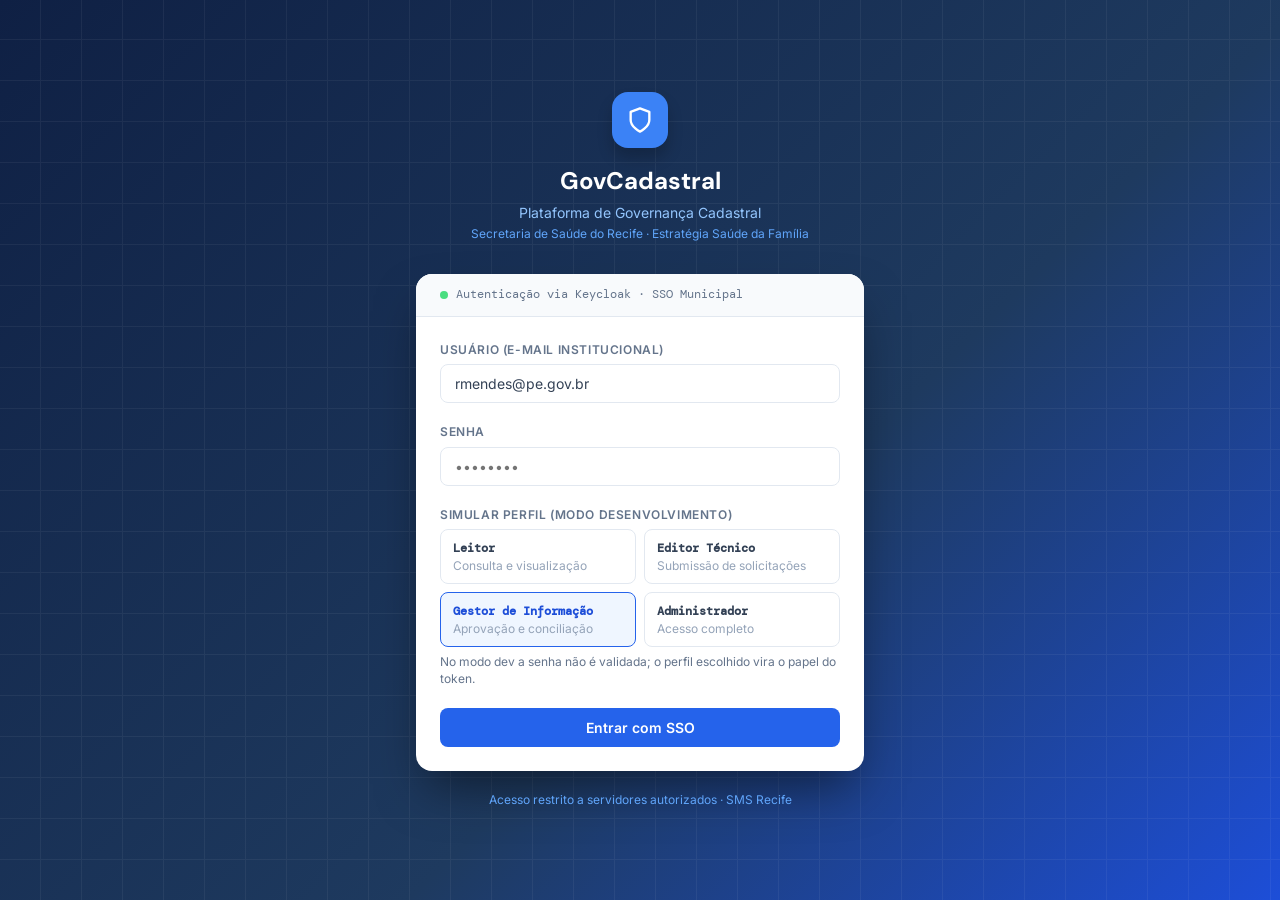
==== frontend/auditoria.html @ a8eb1aa0 "commit do projeto" ====
<!doctype html>
<html lang="pt-BR">
<head>
  <meta charset="UTF-8">
  <meta name="viewport" content="width=device-width, initial-scale=1.0">
  <title>Trilha de Auditoria · GovCadastral</title>
  <link rel="stylesheet" href="css/style.css">
</head>
<body>
  <div class="app">
    <aside class="sidebar" id="sidebar"></aside>
    <main class="main" id="main">
      <header class="topbar">
        <div>
          <h1>Trilha de Auditoria</h1>
          <p>Registro imutável de quem fez o quê e quando</p>
        </div>
      </header>

      <div class="content">
        <section class="card filters">
          <div class="filters-label"><span data-icon="filter"></span>Filtros</div>
          <select id="f-entidade">
            <option value="">Todas as entidades</option>
            <option value="solicitacao">Solicitações</option>
            <option value="distrito">Distritos</option>
          </select>
        </section>

        <section class="card">
          <div class="card-head"><h3>Eventos</h3><span class="mono xs muted" id="contagem"></span></div>
          <div class="table-wrap">
            <table class="data">
              <thead><tr><th>Data e hora</th><th>Usuário</th><th>Ação</th><th>Entidade</th><th>Detalhes</th></tr></thead>
              <tbody id="tbody"></tbody>
            </table>
          </div>
          <div class="card-foot">
            <span class="xs muted">Eventos mais recentes primeiro</span>
            <div class="pager" id="pager"></div>
          </div>
        </section>
      </div>
    </main>
  </div>
  <div id="toast-root"></div>
  <script type="module" src="js/auditoria.js"></script>
</body>
</html>
---- frontend/css/style.css ----
@import url('https://fonts.googleapis.com/css2?family=DM+Sans:wght@400;500;600;700&family=Inter:wght@400;500;600&family=DM+Mono:wght@400;500&display=swap');

/* ───────── Tokens (cores do Figma) ───────── */
:root {
  --navy-900: #0f2044;
  --navy-800: #1e3a5f;
  --blue-700: #1d4ed8;
  --blue-600: #2563eb;
  --blue-500: #3b82f6;
  --blue-400: #60a5fa;
  --blue-300: #93c5fd;
  --blue-200: #bfdbfe;
  --blue-100: #dbeafe;
  --blue-50: #eff6ff;

  --slate-50: #f8fafc;
  --slate-100: #f1f5f9;
  --slate-200: #e2e8f0;
  --slate-300: #cbd5e1;
  --slate-400: #94a3b8;
  --slate-500: #64748b;
  --slate-600: #475569;
  --slate-700: #334155;
  --slate-800: #1e293b;
  --slate-900: #0f172a;

  --green-600: #16a34a;
  --green-700: #15803d;
  --red-500: #ef4444;
  --red-600: #dc2626;
  --red-700: #b91c1c;
  --amber-500: #f59e0b;
  --amber-600: #d97706;
  --amber-700: #b45309;

  --font-display: 'DM Sans', system-ui, sans-serif;
  --font-body: 'Inter', system-ui, sans-serif;
  --font-mono: 'DM Mono', ui-monospace, monospace;
}

* { box-sizing: border-box; }
html, body { margin: 0; height: 100%; }
body { font-family: var(--font-body); background: var(--slate-100); color: var(--slate-900); font-size: 14px; line-height: 1.45; }
h1, h2, h3, h4 { font-family: var(--font-display); margin: 0; }
p { margin: 0; }
a { color: inherit; text-decoration: none; }
button { font-family: inherit; cursor: pointer; }
[hidden] { display: none !important; }

.mono { font-family: var(--font-mono); }
.muted { color: var(--slate-400); }
.xs { font-size: 12px; }
.icon { width: 16px; height: 16px; flex-shrink: 0; }
.icon-lg { width: 20px; height: 20px; }
.rot180 { transform: rotate(180deg); }

::-webkit-scrollbar { width: 5px; height: 5px; }
::-webkit-scrollbar-track { background: transparent; }
::-webkit-scrollbar-thumb { background: var(--slate-300); border-radius: 999px; }
::-webkit-scrollbar-thumb:hover { background: var(--slate-400); }

/* ───────── Estrutura da aplicação ───────── */
.app { display: flex; height: 100vh; overflow: hidden; }
.main { flex: 1; min-width: 0; overflow: auto; background: var(--slate-100); }
.content { padding: 24px; display: flex; flex-direction: column; gap: 24px; }
.content.narrow { max-width: 680px; }
.content.medium { max-width: 800px; gap: 20px; }

.topbar { background: #fff; border-bottom: 1px solid var(--slate-200); padding: 16px 24px; display: flex; align-items: center; justify-content: space-between; gap: 12px; }
.topbar h1 { font-size: 18px; font-weight: 600; color: var(--slate-800); }
.topbar p { font-size: 12px; color: var(--slate-400); margin-top: 2px; }
.topbar-title { display: flex; align-items: center; gap: 12px; flex: 1; }
.topbar-actions { display: flex; align-items: center; gap: 12px; }
.topbar-divider { width: 1px; height: 20px; background: var(--slate-200); }
.back { color: var(--slate-400); background: none; border: 0; padding: 0; display: inline-flex; }
.back:hover { color: var(--slate-600); }
.title-row { display: flex; align-items: center; gap: 12px; }

/* ───────── Sidebar ───────── */
.sidebar { width: 240px; flex-shrink: 0; display: flex; flex-direction: column; color: #fff; background: linear-gradient(180deg, var(--navy-900) 0%, var(--navy-800) 100%); overflow-y: auto; }
.brand { padding: 24px 20px 20px; border-bottom: 1px solid rgba(255,255,255,.1); display: flex; align-items: center; gap: 10px; }
.brand-logo { width: 32px; height: 32px; border-radius: 6px; background: var(--blue-500); display: flex; align-items: center; justify-content: center; }
.brand-logo .icon { width: 20px; height: 20px; }
.brand-name { font-family: var(--font-display); font-weight: 600; font-size: 14px; line-height: 1.2; }
.brand-sub { color: var(--blue-300); font-size: 12px; }
.role-box { margin: 16px 12px 0; padding: 12px 16px; border-radius: 6px; background: rgba(255,255,255,.07); }
.role-box small { display: block; color: var(--blue-200); font-size: 12px; margin-bottom: 2px; }
.role-box span { font-family: var(--font-mono); font-size: 12px; font-weight: 500; }
.nav { flex: 1; padding: 20px 8px 0; display: flex; flex-direction: column; gap: 2px; }
.nav-section { padding: 12px 12px 4px; color: var(--blue-400); font-size: 12px; font-weight: 600; text-transform: uppercase; letter-spacing: .06em; }
.nav-link { display: flex; align-items: center; gap: 12px; padding: 10px 12px; border-radius: 6px; font-size: 14px; color: var(--blue-200); border-left: 3px solid transparent; transition: background .15s, color .15s; }
.nav-link:hover { background: rgba(255,255,255,.08); color: #fff; }
.nav-link.active { background: rgba(255,255,255,.15); color: #fff; border-left-color: var(--blue-400); }
.nav-link .icon { width: 20px; height: 20px; }
.nav-link span.label { flex: 1; }
.nav-badge { background: var(--red-500); color: #fff; font-size: 12px; font-weight: 700; border-radius: 999px; min-width: 20px; height: 20px; padding: 0 5px; display: inline-flex; align-items: center; justify-content: center; }
.user-box { margin-top: auto; padding: 12px 12px 16px; border-top: 1px solid rgba(255,255,255,.1); display: flex; align-items: center; justify-content: space-between; gap: 8px; }
.user-box .nome { font-size: 14px; font-weight: 500; }
.user-box .email { color: var(--blue-300); font-size: 12px; word-break: break-all; }
.icon-btn { background: none; border: 0; color: var(--blue-300); padding: 6px; border-radius: 4px; display: inline-flex; transition: color .15s; }
.icon-btn:hover { color: #fff; }
.icon-btn.dark { color: var(--slate-400); position: relative; padding: 8px; border-radius: 8px; }
.icon-btn.dark:hover { color: var(--slate-600); background: var(--slate-50); }
.icon-btn .dot { position: absolute; top: 6px; right: 6px; width: 8px; height: 8px; border-radius: 50%; background: var(--red-500); }

/* ───────── Botões ───────── */
.btn { display: inline-flex; align-items: center; justify-content: center; gap: 8px; border: 1px solid transparent; border-radius: 8px; padding: 10px 20px; font-size: 14px; font-weight: 600; transition: background .15s, opacity .15s; }
.btn:disabled { opacity: .5; cursor: not-allowed; }
.btn-primary { background: var(--blue-600); color: #fff; }
.btn-primary:hover:not(:disabled) { background: var(--blue-700); }
.btn-green { background: var(--green-600); color: #fff; }
.btn-green:hover:not(:disabled) { background: var(--green-700); }
.btn-red { background: var(--red-600); color: #fff; }
.btn-red:hover:not(:disabled) { background: var(--red-700); }
.btn-amber { background: var(--amber-600); color: #fff; }
.btn-amber:hover:not(:disabled) { background: var(--amber-700); }
.btn-ghost { background: #fff; border-color: var(--slate-200); color: var(--slate-600); font-weight: 500; }
.btn-ghost:hover:not(:disabled) { background: var(--slate-50); }
.btn-xs { padding: 4px 10px; font-size: 12px; border-radius: 4px; }
.btn-link { background: none; border: 0; padding: 0; color: var(--slate-400); font-size: 12px; text-decoration: underline; }
.btn-link:hover { color: var(--slate-600); }

/* ───────── Cards ───────── */
.card { background: #fff; border: 1px solid var(--slate-200); border-radius: 12px; overflow: hidden; }
.card.pad { padding: 20px; }
.card.alert-border { border-color: #fecaca; }
.card-head { padding: 14px 20px; border-bottom: 1px solid var(--slate-100); display: flex; align-items: center; justify-content: space-between; gap: 8px; }
.card-head h3 { font-size: 14px; font-weight: 600; color: var(--slate-700); }
.card-head.gray { background: var(--slate-50); display: block; }
.card-head.red { background: #fef2f2; border-color: #fee2e2; justify-content: flex-start; }
.card-head.red h3 { color: var(--red-700); }
.card-head.red .icon { color: var(--red-500); }
.card-foot { padding: 12px 20px; border-top: 1px solid var(--slate-100); display: flex; align-items: center; justify-content: space-between; gap: 8px; }
.card-sub { font-size: 12px; color: var(--slate-400); margin-top: 2px; }
.card-sub strong { color: var(--slate-600); }

/* ───────── Cards de resumo ───────── */
.stats { display: grid; grid-template-columns: repeat(4, 1fr); gap: 16px; }
.stat { background: #fff; border: 1px solid var(--slate-200); border-radius: 12px; padding: 16px; display: flex; justify-content: space-between; align-items: flex-start; }
.stat.alerta { border-color: #fde68a; }
.stat .valor { font-family: var(--font-display); font-weight: 700; font-size: 24px; color: var(--slate-800); }
.stat.alerta .valor { color: var(--amber-600); }
.stat .rotulo { font-size: 14px; font-weight: 500; color: var(--slate-600); margin-top: 2px; }
.stat .sub { font-size: 12px; color: var(--slate-400); }
.stat .icon { color: #fbbf24; margin-top: 2px; }
.stats.three { grid-template-columns: repeat(3, 1fr); }
.stat.row { align-items: center; justify-content: flex-start; gap: 16px; }
.stat.row .valor { font-size: 30px; }
.stat.ok { background: #f0fdf4; border-color: #bbf7d0; }
.stat.ok .valor { color: var(--green-700); }
.stat.bad { background: #fef2f2; border-color: #fecaca; }
.stat.bad .valor { color: var(--red-600); }

/* ───────── Filtros e formulários ───────── */
.filters { padding: 16px; display: flex; align-items: center; gap: 12px; flex-wrap: wrap; }
.filters-label { display: flex; align-items: center; gap: 8px; color: var(--slate-500); font-size: 12px; font-weight: 600; text-transform: uppercase; letter-spacing: .05em; }
.search-box { display: flex; align-items: center; gap: 8px; flex: 1; min-width: 200px; border: 1px solid var(--slate-200); border-radius: 8px; padding: 6px 12px; color: var(--slate-400); }
.search-box input[type=text] { flex: 1; border: 0; padding: 0; border-radius: 0; background: transparent; }
.search-box input[type=text]:focus { box-shadow: none; }
.search-box:focus-within { box-shadow: 0 0 0 2px var(--blue-500); }

input[type=text], input[type=email], input[type=password], input[type=number], select, textarea {
  width: 100%; border: 1px solid var(--slate-200); border-radius: 8px; padding: 10px 14px; font-size: 14px; font-family: inherit; color: var(--slate-700); background: #fff; outline: none;
}
.filters select { width: auto; padding: 6px 12px; }
input:focus, select:focus, textarea:focus { box-shadow: 0 0 0 2px var(--blue-500); border-color: transparent; }
input:disabled, select:disabled, textarea:disabled { background: var(--slate-50); color: var(--slate-400); cursor: not-allowed; }
textarea { resize: none; }
input.mono { font-family: var(--font-mono); }

label.lbl { display: block; font-size: 12px; font-weight: 600; color: var(--slate-500); text-transform: uppercase; letter-spacing: .05em; margin-bottom: 6px; }
label.lbl .req { color: var(--red-500); }
label.lbl .hint { color: var(--slate-400); text-transform: none; font-weight: 400; letter-spacing: 0; margin-left: 4px; }
.form-stack { display: flex; flex-direction: column; gap: 16px; }
.form-card-title { font-size: 14px; font-weight: 600; color: var(--slate-700); }
.grid-2 { display: grid; grid-template-columns: 1fr 1fr; gap: 16px; }
.type-picker { display: flex; gap: 12px; }
.type-picker button { flex: 1; border: 1px solid var(--slate-200); background: #fff; border-radius: 8px; padding: 10px; font-size: 14px; font-weight: 500; color: var(--slate-600); transition: all .15s; }
.type-picker button:hover:not(:disabled) { border-color: var(--slate-300); }
.type-picker button.sel { border-color: var(--blue-600); background: var(--blue-50); color: var(--blue-700); }
.type-picker button:disabled { cursor: not-allowed; opacity: .6; }
.inline-field { display: flex; gap: 8px; }
.inline-field .btn { white-space: nowrap; padding: 8px 12px; }
.field-msg { font-size: 12px; margin-top: 6px; color: var(--slate-500); }
.field-msg.ok { color: var(--green-700); }
.field-msg.bad { color: var(--red-600); }
.check-card { display: flex; align-items: center; gap: 10px; padding: 12px; border: 1px solid var(--slate-200); border-radius: 8px; cursor: pointer; transition: all .15s; }
.check-card:hover { border-color: var(--slate-300); }
.check-card.on { border-color: #fcd34d; background: #fffbeb; }
.check-card input { width: 16px; height: 16px; accent-color: var(--amber-500); }
.check-card .t { font-size: 14px; font-weight: 500; color: var(--slate-700); }
.check-card .d { font-size: 12px; color: var(--slate-400); margin-top: 2px; }
.check-card .icon { margin-left: auto; color: var(--amber-500); }
.form-error { background: #fef2f2; border: 1px solid #fecaca; color: var(--red-700); border-radius: 8px; padding: 10px 14px; font-size: 13px; }
.form-actions { display: flex; align-items: center; gap: 12px; }
.banner { background: #fffbeb; border: 1px solid #fde68a; border-radius: 12px; padding: 14px 16px; color: #92400e; font-size: 13px; }
.banner strong { display: block; margin-bottom: 2px; }

/* ───────── Tabelas ───────── */
.table-wrap { overflow-x: auto; }
table.data { width: 100%; border-collapse: collapse; font-size: 14px; }
table.data th { background: var(--slate-50); padding: 10px 16px; text-align: left; font-size: 12px; font-weight: 600; color: var(--slate-500); text-transform: uppercase; letter-spacing: .05em; white-space: nowrap; }
table.data td { padding: 12px 16px; border-top: 1px solid var(--slate-100); color: var(--slate-600); vertical-align: middle; }
table.data tbody tr:hover td { background: var(--slate-50); }
table.data td.nome { font-weight: 500; color: var(--slate-800); }
table.data td.center, table.data th.center { text-align: center; }
table.data td.mono { font-family: var(--font-mono); font-size: 12px; }
table.data td.vazio { text-align: center; color: var(--slate-400); padding: 40px 16px; }
table.data.red thead th { background: rgba(254,242,242,.6); }
table.data.red td { border-top-color: #fef2f2; }
.warn-inline { display: inline-flex; align-items: center; gap: 4px; color: var(--amber-600); font-family: var(--font-mono); font-size: 12px; }
.chip { font-family: var(--font-mono); font-size: 12px; background: var(--slate-100); color: var(--slate-600); padding: 2px 8px; border-radius: 4px; }
.chip-tipo { font-size: 12px; font-weight: 500; padding: 2px 8px; border-radius: 4px; }
.chip-tipo.inclusao { background: var(--blue-50); color: var(--blue-700); }
.chip-tipo.alteracao { background: #faf5ff; color: #7e22ce; }
.chip-tipo.inativacao { background: #fef2f2; color: var(--red-700); }
.chip-red { font-size: 12px; background: #fef2f2; color: var(--red-600); padding: 2px 8px; border-radius: 4px; }
.link-acao { display: inline-flex; align-items: center; gap: 4px; font-size: 12px; font-weight: 600; color: var(--blue-600); }
.link-acao:hover { color: #1e40af; }
.link-muted { font-size: 12px; color: var(--slate-400); }
.link-muted:hover { color: var(--slate-600); }
.pager { display: flex; align-items: center; gap: 8px; }
.pager button { background: #fff; border: 1px solid var(--slate-200); border-radius: 4px; padding: 4px 10px; font-size: 12px; color: var(--slate-500); }
.pager button:hover:not(:disabled) { background: var(--slate-50); }
.pager button:disabled { opacity: .5; cursor: not-allowed; }

/* Abas */
.tabs { display: flex; border-bottom: 1px solid var(--slate-100); overflow-x: auto; }
.tab { display: flex; align-items: center; gap: 8px; padding: 12px 20px; border: 0; border-bottom: 2px solid transparent; background: none; font-size: 14px; font-weight: 500; color: var(--slate-500); white-space: nowrap; }
.tab:hover { color: var(--slate-700); }
.tab.sel { border-bottom-color: var(--blue-600); color: var(--blue-700); background: rgba(239,246,255,.5); }
.tab .n { font-family: var(--font-mono); font-size: 12px; background: var(--slate-100); color: var(--slate-500); border-radius: 999px; padding: 1px 7px; }
.tab.sel .n { background: var(--blue-100); color: var(--blue-700); }

/* ───────── Badges de status ───────── */
.badge { display: inline-flex; align-items: center; padding: 2px 8px; border-radius: 4px; font-size: 12px; font-weight: 500; font-family: var(--font-mono); }
.badge-pendente { background: #fef3c7; color: #92400e; }
.badge-devolvida { background: #ffedd5; color: #9a3412; }
.badge-aprovada, .badge-conforme { background: #d1fae5; color: #065f46; }
.badge-rejeitada { background: #fee2e2; color: #991b1b; }
.badge-divergente { background: #fce7f3; color: #9d174d; }
.badge-ativo { background: #dcfce7; color: #14532d; }
.badge-inativo { background: var(--slate-100); color: var(--slate-600); }

/* ───────── Detalhe da solicitação ───────── */
.meta { padding: 20px; display: grid; grid-template-columns: repeat(3, 1fr); gap: 16px; }
.meta .k { font-size: 12px; color: var(--slate-400); text-transform: uppercase; letter-spacing: .05em; font-weight: 600; margin-bottom: 4px; }
.meta .v { color: var(--slate-700); }
.just-text { color: var(--slate-700); white-space: pre-wrap; }
.compare th .dot { display: inline-block; width: 8px; height: 8px; border-radius: 50%; margin-right: 6px; background: var(--slate-300); }
.compare th .dot.new { background: var(--blue-500); }
.compare td.campo { font-size: 12px; font-weight: 600; color: var(--slate-500); text-transform: uppercase; letter-spacing: .05em; }
.compare td.atual { font-family: var(--font-mono); }
.compare .vazio-i { color: var(--slate-300); font-style: italic; }
.compare .novo { color: var(--blue-700); font-weight: 600; font-family: var(--font-mono); background: var(--blue-50); padding: 2px 8px; border-radius: 4px; }
.history { background: var(--slate-50); border: 1px solid var(--slate-200); border-radius: 12px; padding: 16px; }
.history-title { display: flex; align-items: center; gap: 8px; color: var(--slate-500); font-size: 12px; font-weight: 600; text-transform: uppercase; letter-spacing: .05em; margin-bottom: 12px; }
.history ul { list-style: none; margin: 0; padding: 0; display: flex; flex-direction: column; gap: 8px; }
.history li { display: flex; gap: 12px; font-size: 12px; }
.history .quando { font-family: var(--font-mono); color: var(--slate-400); flex-shrink: 0; width: 140px; white-space: nowrap; }
.history .quem { color: var(--slate-500); font-weight: 500; flex-shrink: 0; }
.history .oque { color: var(--slate-600); }
.actions-row { display: flex; align-items: center; gap: 12px; flex-wrap: wrap; padding-top: 4px; }
.actions-row .push { margin-left: auto; font-size: 14px; color: var(--slate-400); }
.actions-row .push:hover { color: var(--slate-600); }

/* ───────── Tela de sucesso ───────── */
.center-screen { flex: 1; min-height: 100%; display: flex; align-items: center; justify-content: center; padding: 24px; }
.done-card { background: #fff; border: 1px solid var(--slate-200); border-radius: 16px; padding: 32px; max-width: 448px; width: 100%; text-align: center; box-shadow: 0 1px 2px rgba(0,0,0,.05); }
.done-icon { width: 56px; height: 56px; border-radius: 50%; display: flex; align-items: center; justify-content: center; margin: 0 auto 16px; }
.done-icon .icon { width: 28px; height: 28px; stroke-width: 2.5; }
.done-icon.green { background: #dcfce7; color: var(--green-600); }
.done-icon.red { background: #fee2e2; color: var(--red-600); }
.done-icon.amber { background: #fef3c7; color: var(--amber-600); }
.done-card h2 { font-weight: 700; font-size: 20px; color: var(--slate-800); margin-bottom: 8px; }
.done-card p { color: var(--slate-500); margin-bottom: 4px; }
.done-card .protocolo { color: var(--slate-400); font-size: 12px; font-family: var(--font-mono); margin-bottom: 24px; }

/* ───────── Modal ───────── */
.modal-root { position: fixed; inset: 0; z-index: 50; display: flex; align-items: center; justify-content: center; }
.modal-backdrop { position: absolute; inset: 0; background: rgba(0,0,0,.4); backdrop-filter: blur(2px); }
.modal { position: relative; background: #fff; border-radius: 16px; box-shadow: 0 25px 50px -12px rgba(0,0,0,.35); width: 100%; max-width: 448px; margin: 0 16px; overflow: hidden; }
.modal-head { padding: 16px 20px; color: #fff; }
.modal-head h3 { font-weight: 700; font-size: 18px; }
.modal-head p { color: rgba(255,255,255,.8); font-size: 14px; margin-top: 2px; }
.modal-head.green { background: var(--green-600); }
.modal-head.red { background: var(--red-600); }
.modal-head.amber { background: var(--amber-600); }
.modal-body { padding: 20px; }
.modal-body .hint-warn { font-size: 12px; color: var(--amber-600); margin-top: 4px; }
.modal-body .form-error { margin-top: 12px; }
.modal-actions { margin-top: 16px; display: flex; gap: 12px; }
.modal-actions .btn:first-child { flex: 1; }
.modal-foot { background: var(--slate-50); padding: 12px 20px; border-top: 1px solid var(--slate-100); font-family: var(--font-mono); font-size: 12px; color: var(--slate-400); }

/* ───────── Toast e estados ───────── */
#toast-root { position: fixed; top: 16px; right: 16px; z-index: 100; display: flex; flex-direction: column; gap: 8px; }
.toast { background: var(--slate-800); color: #fff; padding: 10px 16px; border-radius: 8px; font-size: 13px; box-shadow: 0 10px 25px rgba(0,0,0,.2); max-width: 360px; }
.toast.erro { background: var(--red-600); }
.toast.ok { background: var(--green-600); }
.loading { padding: 40px 16px; text-align: center; color: var(--slate-400); }
.page-error { margin: 48px auto; max-width: 480px; text-align: center; background: #fff; border: 1px solid #fecaca; border-radius: 12px; padding: 24px; color: var(--red-700); }
.live-dot { width: 8px; height: 8px; border-radius: 50%; background: #4ade80; animation: pulse 2s infinite; }
@keyframes pulse { 50% { opacity: .4; } }

/* ───────── Login ───────── */
.login-page { min-height: 100vh; display: flex; align-items: center; justify-content: center; position: relative; background: linear-gradient(135deg, var(--navy-900) 0%, var(--navy-800) 60%, var(--blue-700) 100%); }
.login-page::before { content: ''; position: absolute; inset: 0; opacity: .05; background-image: repeating-linear-gradient(0deg, transparent, transparent 40px, #fff 40px, #fff 41px), repeating-linear-gradient(90deg, transparent, transparent 40px, #fff 40px, #fff 41px); }
.login-wrap { position: relative; width: 100%; max-width: 448px; margin: 0 16px; }
.login-head { text-align: center; margin-bottom: 32px; color: #fff; }
.login-logo { width: 56px; height: 56px; border-radius: 16px; background: var(--blue-500); display: inline-flex; align-items: center; justify-content: center; margin-bottom: 16px; box-shadow: 0 10px 15px rgba(0,0,0,.2); }
.login-logo .icon { width: 28px; height: 28px; }
.login-head h1 { font-size: 24px; font-weight: 700; }
.login-head .s1 { color: var(--blue-300); font-size: 14px; margin-top: 4px; }
.login-head .s2 { color: var(--blue-400); font-size: 12px; margin-top: 2px; }
.login-card { background: #fff; border-radius: 16px; box-shadow: 0 25px 50px -12px rgba(0,0,0,.5); overflow: hidden; }
.login-banner { background: var(--slate-50); border-bottom: 1px solid var(--slate-200); padding: 12px 24px; display: flex; align-items: center; gap: 8px; font-family: var(--font-mono); font-size: 12px; color: var(--slate-500); }
.login-body { padding: 24px; }
.login-body > div { margin-bottom: 20px; }
.role-grid { display: grid; grid-template-columns: 1fr 1fr; gap: 8px; }
.role-card { text-align: left; border: 1px solid var(--slate-200); background: #fff; border-radius: 8px; padding: 10px 12px; transition: all .15s; }
.role-card:hover { border-color: var(--slate-300); }
.role-card.sel { border-color: var(--blue-600); background: var(--blue-50); }
.role-card .t { font-family: var(--font-mono); font-size: 12px; font-weight: 600; color: var(--slate-700); }
.role-card.sel .t { color: var(--blue-700); }
.role-card .d { font-size: 12px; color: var(--slate-400); margin-top: 2px; }
.login-body .btn { width: 100%; }
.login-foot { text-align: center; color: var(--blue-400); font-size: 12px; margin-top: 20px; }

/* ───────── Responsivo ───────── */
@media (max-width: 960px) {
  .app { flex-direction: column; height: auto; overflow: visible; }
  .sidebar { width: 100%; }
  .nav { flex-direction: row; flex-wrap: wrap; padding-bottom: 12px; }
  .nav-section { display: none; }
  .main { overflow: visible; }
  .stats, .stats.three { grid-template-columns: 1fr 1fr; }
  .meta, .grid-2 { grid-template-columns: 1fr; }
}
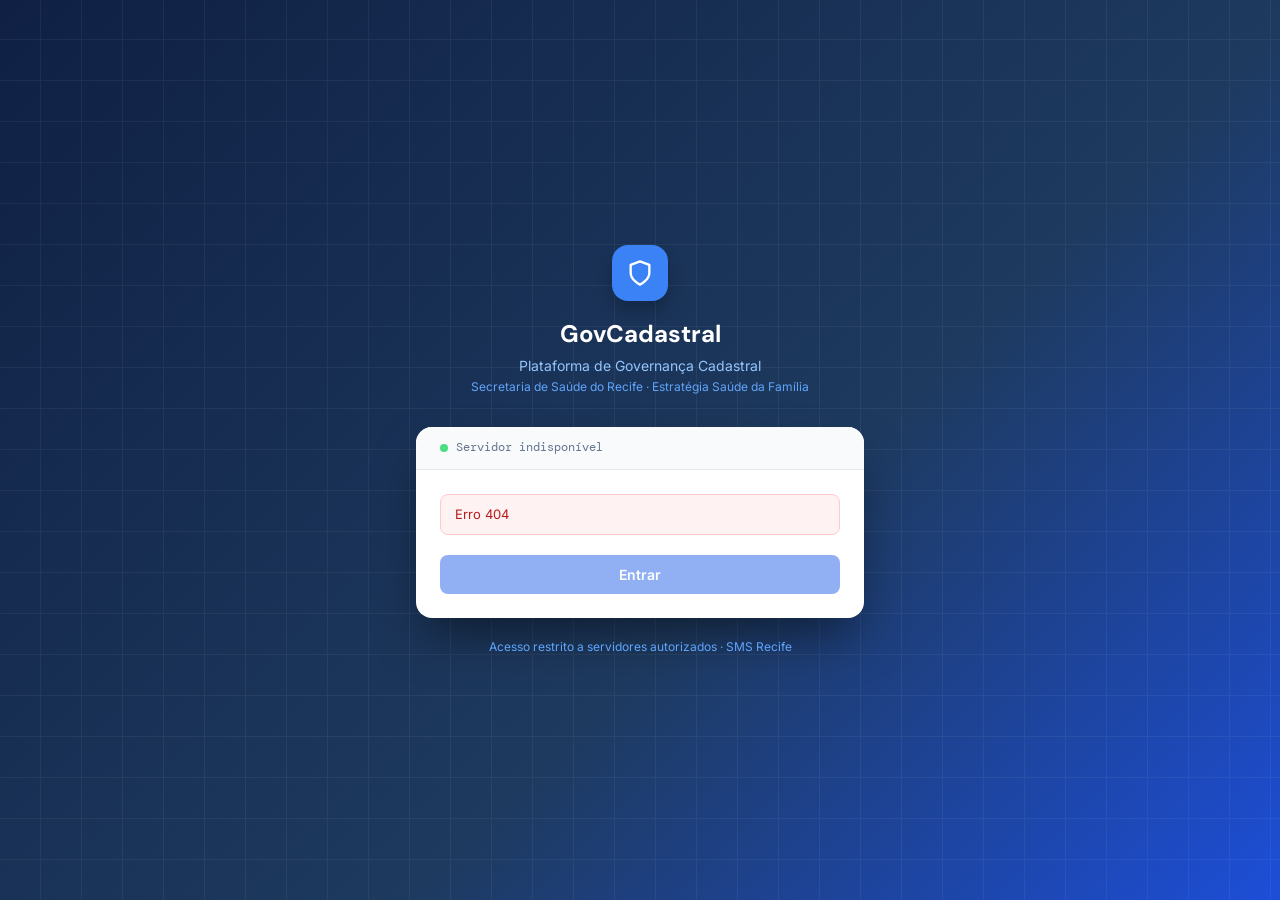
==== commit 09d4b11b: "feat(seguranca): requisitos de Seguranca e Auditoria (SR1 e SR2) - Documento SEGURANCA_E_AUDITORIA.m" ====
--- a/frontend/auditoria.html
+++ b/frontend/auditoria.html
@@ -24,6 +24,9 @@
             <option value="">Todas as entidades</option>
             <option value="solicitacao">Solicitações</option>
             <option value="distrito">Distritos</option>
+            <option value="usuario">Usuários</option>
+            <option value="sessao">Logins</option>
+            <option value="relatorio">Relatórios</option>
           </select>
         </section>
 
--- a/frontend/css/style.css
+++ b/frontend/css/style.css
@@ -214,6 +214,7 @@
 .chip-tipo.inclusao { background: var(--blue-50); color: var(--blue-700); }
 .chip-tipo.alteracao { background: #faf5ff; color: #7e22ce; }
 .chip-tipo.inativacao { background: #fef2f2; color: var(--red-700); }
+.chip-tipo.reativacao { background: #f0fdf4; color: var(--green-700); }
 .chip-red { font-size: 12px; background: #fef2f2; color: var(--red-600); padding: 2px 8px; border-radius: 4px; }
 .link-acao { display: inline-flex; align-items: center; gap: 4px; font-size: 12px; font-weight: 600; color: var(--blue-600); }
 .link-acao:hover { color: #1e40af; }
@@ -238,6 +239,7 @@
 .badge-devolvida { background: #ffedd5; color: #9a3412; }
 .badge-aprovada, .badge-conforme { background: #d1fae5; color: #065f46; }
 .badge-rejeitada { background: #fee2e2; color: #991b1b; }
+.badge-cancelada { background: var(--slate-100); color: var(--slate-600); }
 .badge-divergente { background: #fce7f3; color: #9d174d; }
 .badge-ativo { background: #dcfce7; color: #14532d; }
 .badge-inativo { background: var(--slate-100); color: var(--slate-600); }
@@ -316,7 +318,9 @@
 .login-card { background: #fff; border-radius: 16px; box-shadow: 0 25px 50px -12px rgba(0,0,0,.5); overflow: hidden; }
 .login-banner { background: var(--slate-50); border-bottom: 1px solid var(--slate-200); padding: 12px 24px; display: flex; align-items: center; gap: 8px; font-family: var(--font-mono); font-size: 12px; color: var(--slate-500); }
 .login-body { padding: 24px; }
-.login-body > div { margin-bottom: 20px; }
+.login-body > div, .login-body #dev > div { margin-bottom: 20px; }
+.login-body > #dev { margin-bottom: 0; }
+.login-body > .field-msg { margin: 0 0 16px; }
 .role-grid { display: grid; grid-template-columns: 1fr 1fr; gap: 8px; }
 .role-card { text-align: left; border: 1px solid var(--slate-200); background: #fff; border-radius: 8px; padding: 10px 12px; transition: all .15s; }
 .role-card:hover { border-color: var(--slate-300); }
@@ -327,6 +331,21 @@
 .login-body .btn { width: 100%; }
 .login-foot { text-align: center; color: var(--blue-400); font-size: 12px; margin-top: 20px; }
 
+/* ───────── Gráficos e consultas ───────── */
+.charts { display: grid; grid-template-columns: repeat(2, minmax(0, 1fr)); gap: 24px; }
+.chart-box { position: relative; height: 280px; padding: 16px 20px; }
+.chart-box.small { height: 220px; }
+.stat .tendencia { font-family: var(--font-mono); font-size: 12px; margin-top: 4px; }
+.tendencia.sobe { color: var(--green-700); }
+.tendencia.desce { color: var(--red-600); }
+.filters input[type=date] { width: auto; border: 1px solid var(--slate-200); border-radius: 8px; padding: 5px 10px; font-family: inherit; color: var(--slate-700); }
+.filters label.mini { font-size: 12px; color: var(--slate-500); display: flex; align-items: center; gap: 6px; }
+pre.sql { margin: 0; padding: 12px 16px; background: var(--slate-900); color: #e2e8f0; font-family: var(--font-mono); font-size: 12px; overflow-x: auto; white-space: pre; }
+details.obj { border-top: 1px solid var(--slate-100); }
+details.obj summary { padding: 10px 20px; cursor: pointer; display: flex; gap: 12px; align-items: center; font-size: 14px; }
+details.obj summary .d { color: var(--slate-400); font-size: 12px; }
+.resultado { font-family: var(--font-mono); font-size: 13px; color: var(--slate-700); background: var(--slate-50); border: 1px solid var(--slate-200); border-radius: 8px; padding: 10px 14px; }
+
 /* ───────── Responsivo ───────── */
 @media (max-width: 960px) {
   .app { flex-direction: column; height: auto; overflow: visible; }
@@ -335,5 +354,5 @@
   .nav-section { display: none; }
   .main { overflow: visible; }
   .stats, .stats.three { grid-template-columns: 1fr 1fr; }
-  .meta, .grid-2 { grid-template-columns: 1fr; }
+  .meta, .grid-2, .charts { grid-template-columns: 1fr; }
 }
